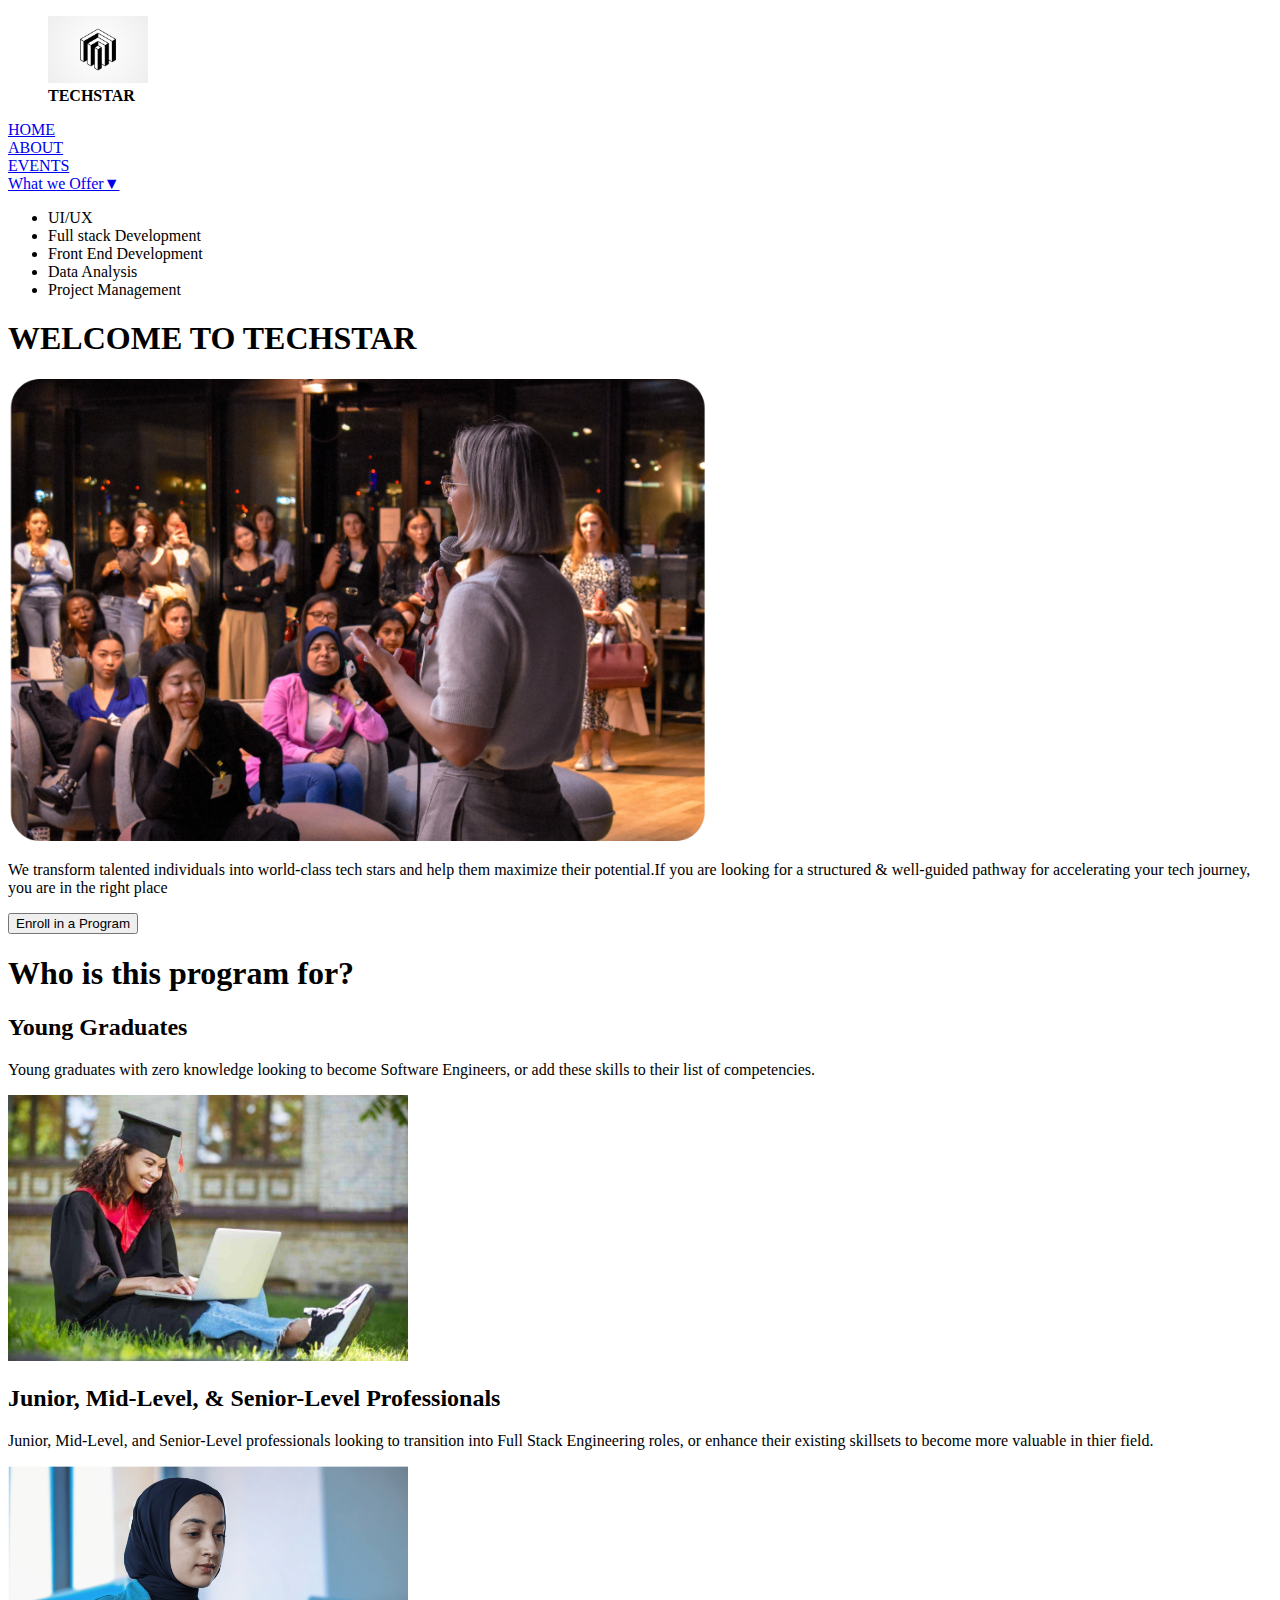
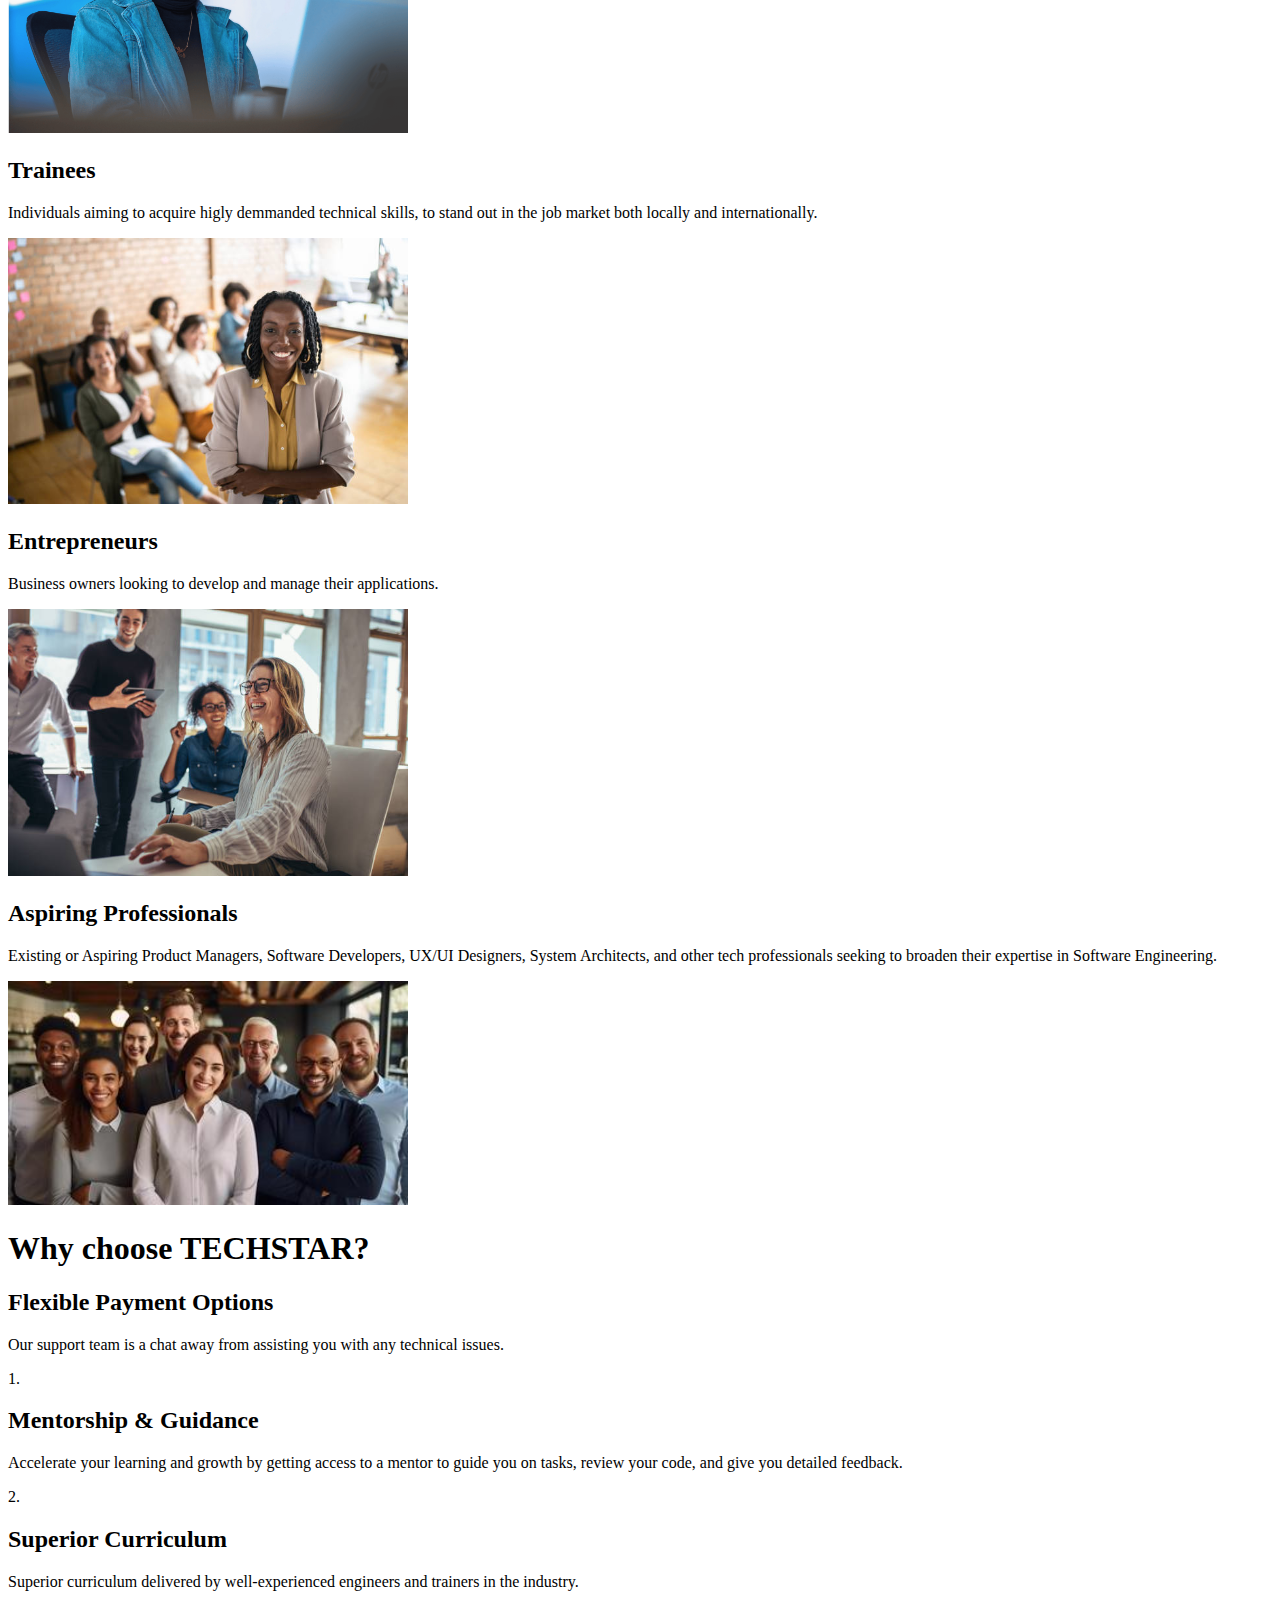
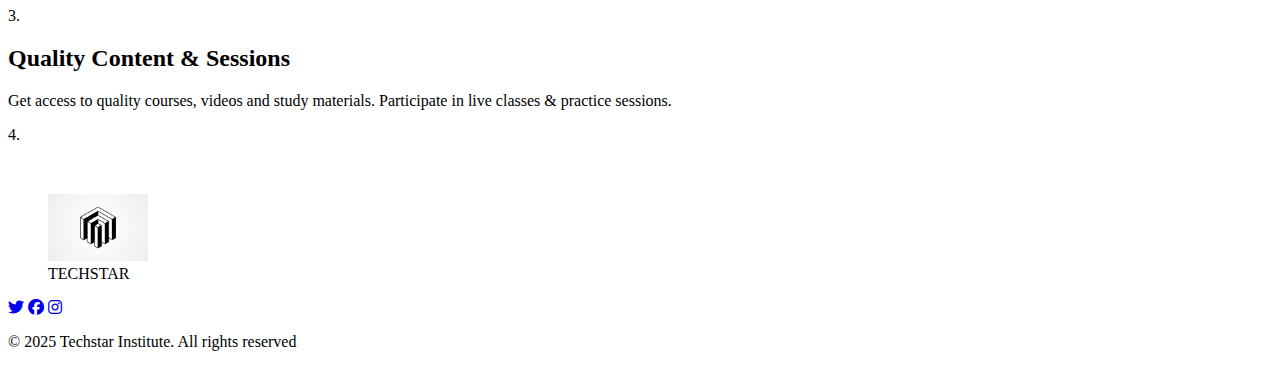
==== index.html @ f8a7d71e "Updated the File Arrangement" ====
<!DOCTYPE html>
<html lang="en">
  <head>
    <meta charset="UTF-8" />
    <meta name="viewport" content="width=device-width, initial-scale=1.0" />
    <title>HOME</title>
    <link rel="stylesheet" href="https://cdnjs.cloudflare.com/ajax/libs/font-awesome/6.4.2/css/all.min.css">
  </head>
  <body>
    <header>
      <figure>
        <img src="./assets/images/logo.jpg" alt="company logo" width="100" />
        <figcaption><strong>TECHSTAR</strong></figcaption>
      </figure>
      <nav>
        <li><a href="index.html">HOME</a></li>
        <li><a href="about.html">ABOUT</a></li>
        <li><a href="events.html">EVENTS</a></li>
        <li class="dropdown">
          <a href="#">What we Offer▼</a>
          <ul class="dropdown-menu">
            <li>UI/UX</li>
            <li>Full stack Development</li>
            <li>Front End Development</li>
            <li>Data Analysis</li>
            <li>Project Management</li>
          </ul>
        </li>
      </ul>
    </nav>
    </header>

    <section>
      <h1>WELCOME TO TECHSTAR</h1>
      <img src="./assets/images/welcome.png" alt="techstar team" width="700" />
      <p>
        We transform talented individuals into world-class tech stars and help
        them maximize their potential.If you are looking for a structured &
        well-guided pathway for accelerating your tech journey, you are in the
        right place
      </p>
      <button>Enroll in a Program</button>
    </section>

    <h1>Who is this program for?</h1>
    <section class="container">
      <div class="card">
        <h2 class="card-title">Young Graduates</h2>
        <p>
          Young graduates with zero knowledge looking to become Software
          Engineers, or add these skills to their list of competencies.
        </p>
        <img src="./assets/images/graduate.jpg" alt="graduate" width="400" />
      </div>

      <div class="card">
        <h2 class="card-title">
          Junior, Mid-Level, & Senior-Level Professionals
        </h2>
        <p>
          Junior, Mid-Level, and Senior-Level professionals looking to
          transition into Full Stack Engineering roles, or enhance their
          existing skillsets to become more valuable in thier field.
        </p>
        <img
          src="./assets/images/tech expert.png"
          alt="junior Professional"
          width="400"
        />
      </div>

      <div class="card">
        <h2 class="card-title">Trainees</h2>
        <p>
          Individuals aiming to acquire higly demmanded technical skills, to
          stand out in the job market both locally and internationally.
        </p>
        <img src="./assets/images/trainee.jpg" alt="trainee" width="400" />
      </div>

      <div class="card">
        <h2 class="card-title">Entrepreneurs</h2>
        <p>Business owners looking to develop and manage their applications.</p>
        <img src="./assets/images/business owners.jpg" alt="business owners" width="400">
      </div>

      <div class="card">
<h2 class="card-title">Aspiring Professionals</h2>
<p>Existing or Aspiring Product Managers, Software Developers, UX/UI Designers, System Architects, and other tech professionals seeking to broaden their expertise in Software Engineering.</p>
     <img src="./assets/images/professionals.jpg" alt="professionals" width="400">
</div>
    </section>

    <h1>Why choose TECHSTAR?</h1>
    <section class="container">
      <div class="card">
      <h2>Flexible Payment Options</h2>
<p>Our support team is a chat away from assisting you with any technical issues.</p>
</div class="numbering">
<p class="bottom-left">1.</p>
</div>

<div class="card">
  <h2>Mentorship & Guidance</h2>
<p>Accelerate your learning and growth by getting access to a mentor to guide you on tasks, review your code, and give you detailed feedback.</p>
</div class="numbering">
<p class="bottom-left">2.</p>
</div>

<div class="card">
  <h2 class="card-title">Superior Curriculum</h2>
<p>Superior curriculum delivered by well-experienced engineers and trainers in the industry.</p>
</div class="numbering">
<p class="bottom-left">3.</p>
</div>

<div class="card">
  <h2 class="card-title">Quality Content & Sessions</h2>
  <p>Get access to quality courses, videos and study materials. Participate in live classes & practice sessions.</p>
</div class="numbering">
<p class="bottom-left">4.</p>
</div>
    </section>
<br>

<footer>
  <figure>
      <img src="./assets/images/logo.jpg" alt="company logo" width="100">
      <figcaption>TECHSTAR</figcaption>
    </figure>
  <div class="social-links">
      <a href="https://twitter.com/yourprofile" target="_blank"><i class="fab fa-twitter"></i></a>
      <a href="https://facebook.com/yourprofile" target="_blank"><i class="fab fa-facebook"></i></a>
      <a href="https://instagram.com/yourprofile" target="_blank"><i class="fab fa-instagram"></i></a>
    </div>
    <p>© 2025 Techstar Institute. All rights reserved</p>
  </footer>
  </body>
</html>
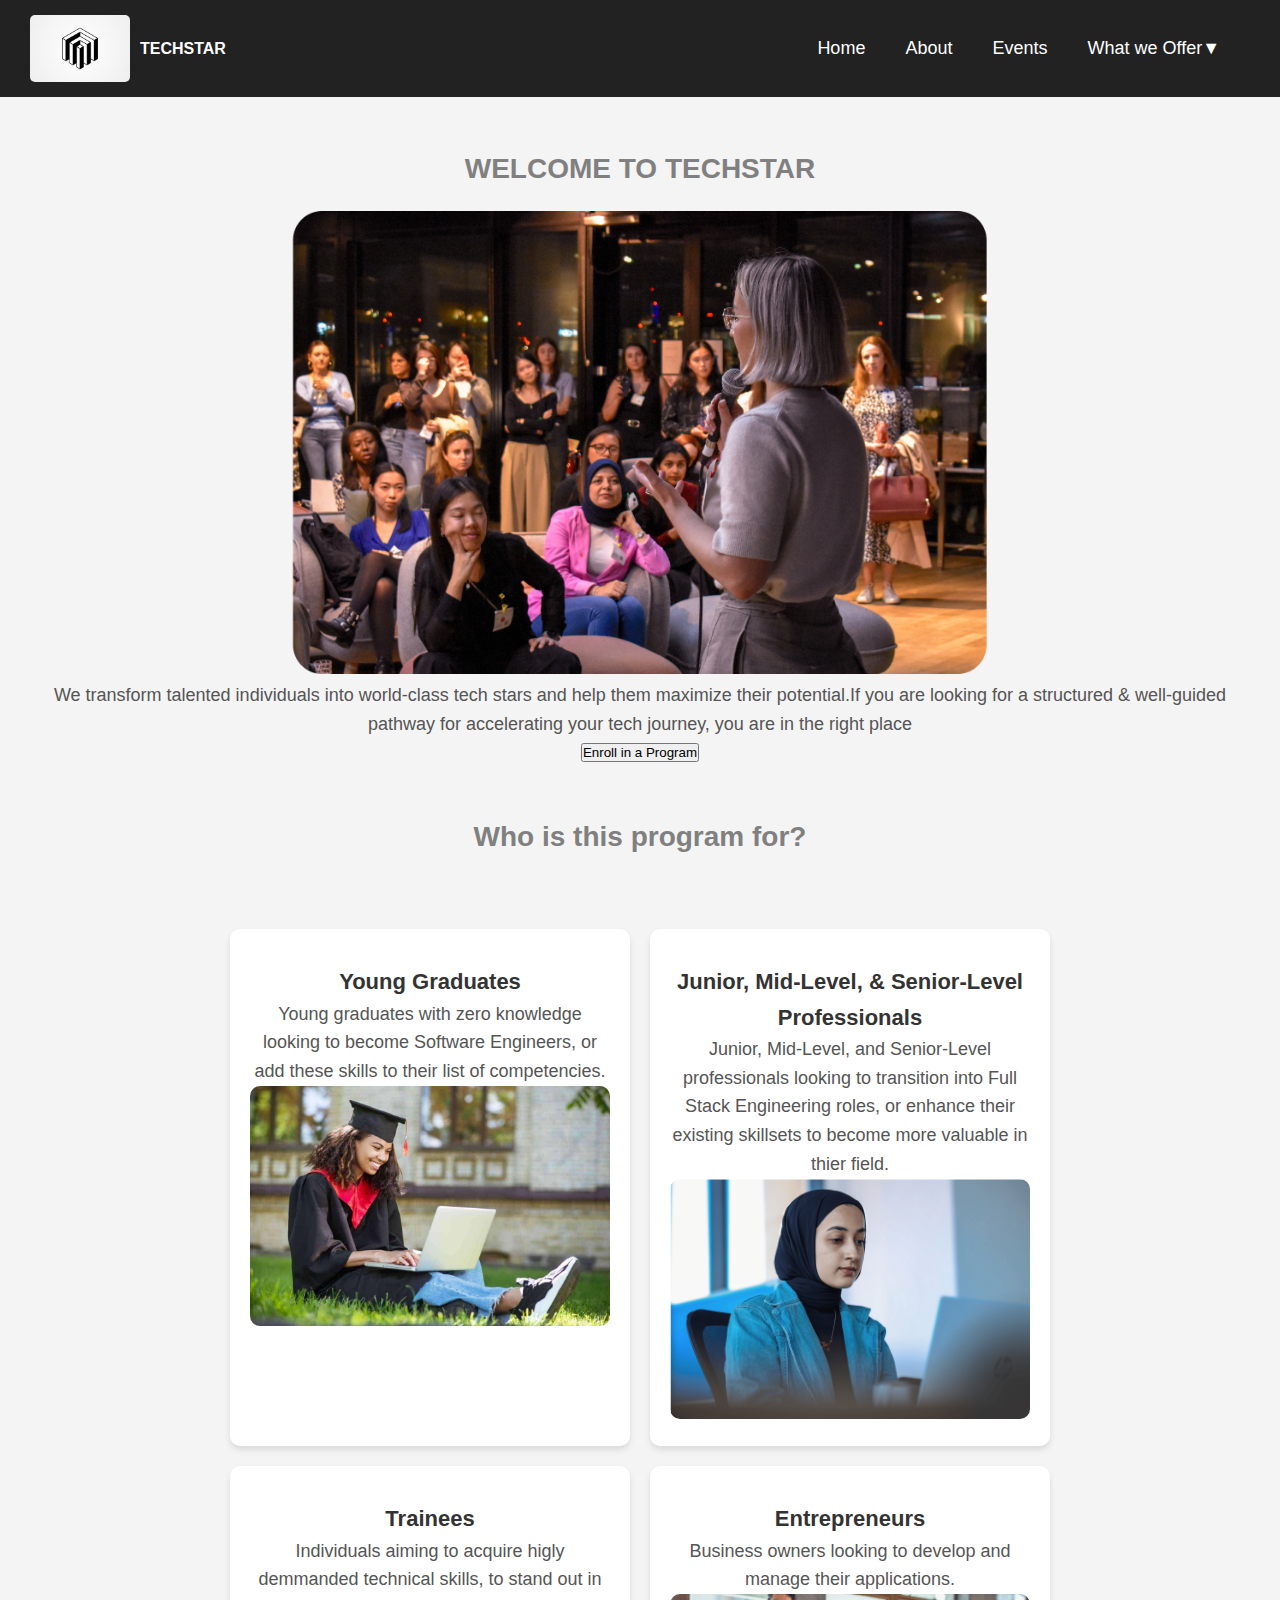
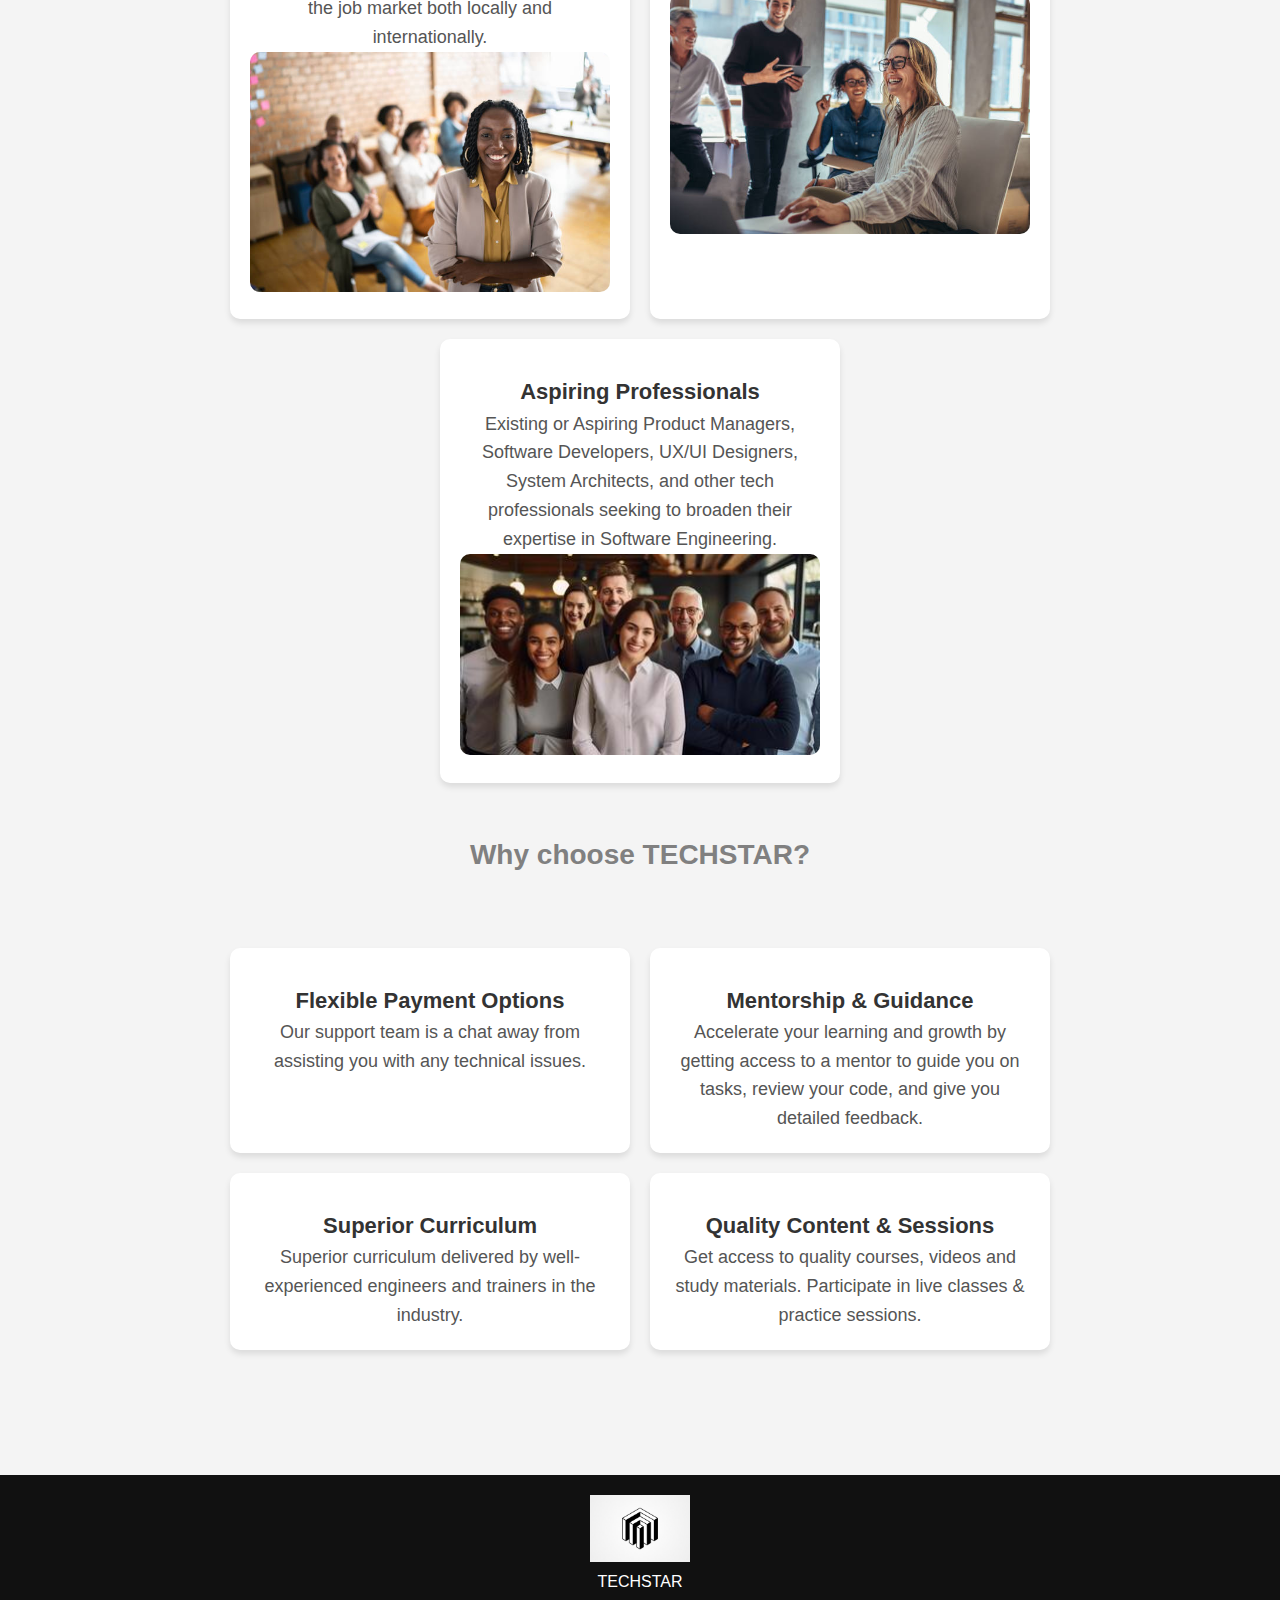
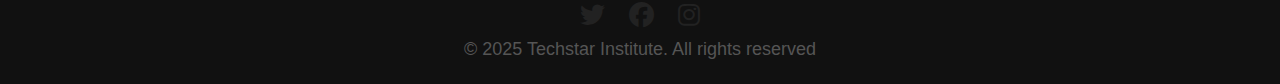
==== commit 1d6b4765: "updated the styling" ====
--- a/index.html
+++ b/index.html
@@ -5,6 +5,7 @@
     <meta name="viewport" content="width=device-width, initial-scale=1.0" />
     <title>HOME</title>
     <link rel="stylesheet" href="https://cdnjs.cloudflare.com/ajax/libs/font-awesome/6.4.2/css/all.min.css">
+    <link rel="stylesheet" href="./assets/css/styles.css">
   </head>
   <body>
     <header>
@@ -13,9 +14,9 @@
         <figcaption><strong>TECHSTAR</strong></figcaption>
       </figure>
       <nav>
-        <li><a href="index.html">HOME</a></li>
-        <li><a href="about.html">ABOUT</a></li>
-        <li><a href="events.html">EVENTS</a></li>
+        <li><a href="index.html">Home</a></li>
+        <li><a href="about.html">About</a></li>
+        <li><a href="events.html">Events</a></li>
         <li class="dropdown">
           <a href="#">What we Offer▼</a>
           <ul class="dropdown-menu">
@@ -96,29 +97,21 @@
       <div class="card">
       <h2>Flexible Payment Options</h2>
 <p>Our support team is a chat away from assisting you with any technical issues.</p>
-</div class="numbering">
-<p class="bottom-left">1.</p>
 </div>
 
 <div class="card">
   <h2>Mentorship & Guidance</h2>
 <p>Accelerate your learning and growth by getting access to a mentor to guide you on tasks, review your code, and give you detailed feedback.</p>
-</div class="numbering">
-<p class="bottom-left">2.</p>
 </div>
 
 <div class="card">
   <h2 class="card-title">Superior Curriculum</h2>
 <p>Superior curriculum delivered by well-experienced engineers and trainers in the industry.</p>
-</div class="numbering">
-<p class="bottom-left">3.</p>
 </div>
 
 <div class="card">
   <h2 class="card-title">Quality Content & Sessions</h2>
   <p>Get access to quality courses, videos and study materials. Participate in live classes & practice sessions.</p>
-</div class="numbering">
-<p class="bottom-left">4.</p>
 </div>
     </section>
 <br>
--- a/assets/css/styles.css
+++ b/assets/css/styles.css
@@ -0,0 +1,250 @@
+* {
+  margin: 0;
+  padding: 0;
+  box-sizing: border-box;
+  font-family: Arial, sans-serif;
+}
+
+body {
+  background-color: #f4f4f4;
+  color: #333;
+  line-height: 1.6;
+}
+
+ul {
+  list-style: none;
+}
+
+a {
+  text-decoration: none;
+  color: inherit;
+}
+
+header {
+  background: #222;
+  color: white;
+  display: flex;
+  align-items: center;
+  justify-content: space-between;
+  padding: 15px 30px;
+}
+
+header figure {
+  display: flex;
+  align-items: center;
+}
+
+header img {
+  border-radius: 5px;
+  margin-right: 10px;
+}
+
+nav {
+  display: flex;
+}
+
+nav li {
+  list-style: none;
+  margin-right: 20px;
+  position: relative;
+}
+
+nav a {
+  color: white;
+  font-size: 18px;
+  padding: 10px;
+  transition: color 0.3s ease-in-out, text-shadow 0.3s ease-in-out;
+}
+
+nav a:hover {
+  color: #ffcc00;
+  text-shadow: 0 0 10px #ffcc00, 0 0 20px #ffcc00;
+}
+
+nav .dropdown-menu {
+  display: none;
+  position: absolute;
+  background: white;
+  color: black;
+  top: 35px;
+  left: 0;
+  padding: 10px;
+  box-shadow: 0 2px 5px rgba(0, 0, 0, 0.2);
+}
+
+.dropdown:hover .dropdown-menu {
+  display: block;
+}
+
+section {
+  text-align: center;
+  padding: 50px 20px;
+}
+
+section img {
+  max-width: 100%;
+  height: auto;
+  border-radius: 10px;
+}
+
+h1 {
+  font-size: 28px;
+  color: grey;
+  margin-bottom: 20px;
+  text-align: center;
+  
+}
+
+p {
+  font-size: 18px;
+  color: #555;
+}
+
+#who-we-are {
+  display: flex;
+  flex-wrap: wrap;
+  justify-content: center;
+  padding: 50px;
+  background: #fff;
+}
+
+#who-we-are .card {
+  max-width: 500px;
+  padding: 20px;
+  background: #fff;
+  border-radius: 8px;
+  box-shadow: 0 4px 8px rgba(0, 0, 0, 0.1);
+}
+
+.image {
+  display: flex;
+  flex-wrap: wrap;
+  justify-content: center;
+  gap: 10px;
+}
+
+.image img {
+  width: 300px;
+  height: 200px;
+  object-fit: cover;
+}
+
+
+#mission,
+#vision {
+  background: #f8f8f8;
+  padding: 50px;
+}
+
+#mission ul {
+  text-align: left;
+  max-width: 800px;
+  margin: 0 auto;
+}
+
+#mission li {
+  font-size: 18px;
+  margin: 10px 0;
+}
+
+.container {
+  display: flex;
+  flex-wrap: wrap;
+  justify-content: center;
+  gap: 20px;
+  padding: 50px;
+}
+
+.card {
+  background: white;
+  border-radius: 10px;
+  box-shadow: 0 4px 6px rgba(0, 0, 0, 0.1);
+  overflow: hidden;
+  text-align: center;
+  max-width: 400px;
+  padding: 20px;
+}
+
+.card img {
+  width: 100%;
+  border-radius: 10px;
+}
+
+.card h2 {
+  font-size: 22px;
+  margin-top: 15px;
+}
+
+
+#social-media {
+  text-align: center;
+  padding: 40px;
+}
+
+.social-links a {
+  font-size: 25px;
+  margin: 10px;
+  color: #222;
+}
+
+.social-links a:hover {
+  color: #007bff;
+}
+
+#Subscribe {
+  text-align: center;
+  padding: 50px;
+  background: #222;
+  color: white;
+}
+
+#Subscribe input {
+  padding: 10px;
+  width: 250px;
+  border: none;
+  border-radius: 5px;
+}
+
+#Subscribe button {
+  padding: 10px 20px;
+  background: #007bff;
+  color: white;
+  border: none;
+  border-radius: 5px;
+  cursor: pointer;
+}
+
+footer {
+  background: #111;
+  color: white;
+  text-align: center;
+  padding: 20px;
+  margin-top: 50px;
+}
+
+@media (max-width: 768px) {
+  header {
+    flex-direction: column;
+    text-align: center;
+  }
+
+  nav {
+    flex-direction: column;
+    gap: 10px;
+  }
+
+  .container {
+    flex-direction: column;
+    align-items: center;
+  }
+
+  .image img {
+    width: 100%;
+  }
+
+  #who-we-are,
+  #mission,
+  #vision {
+    padding: 30px;
+  }
+}